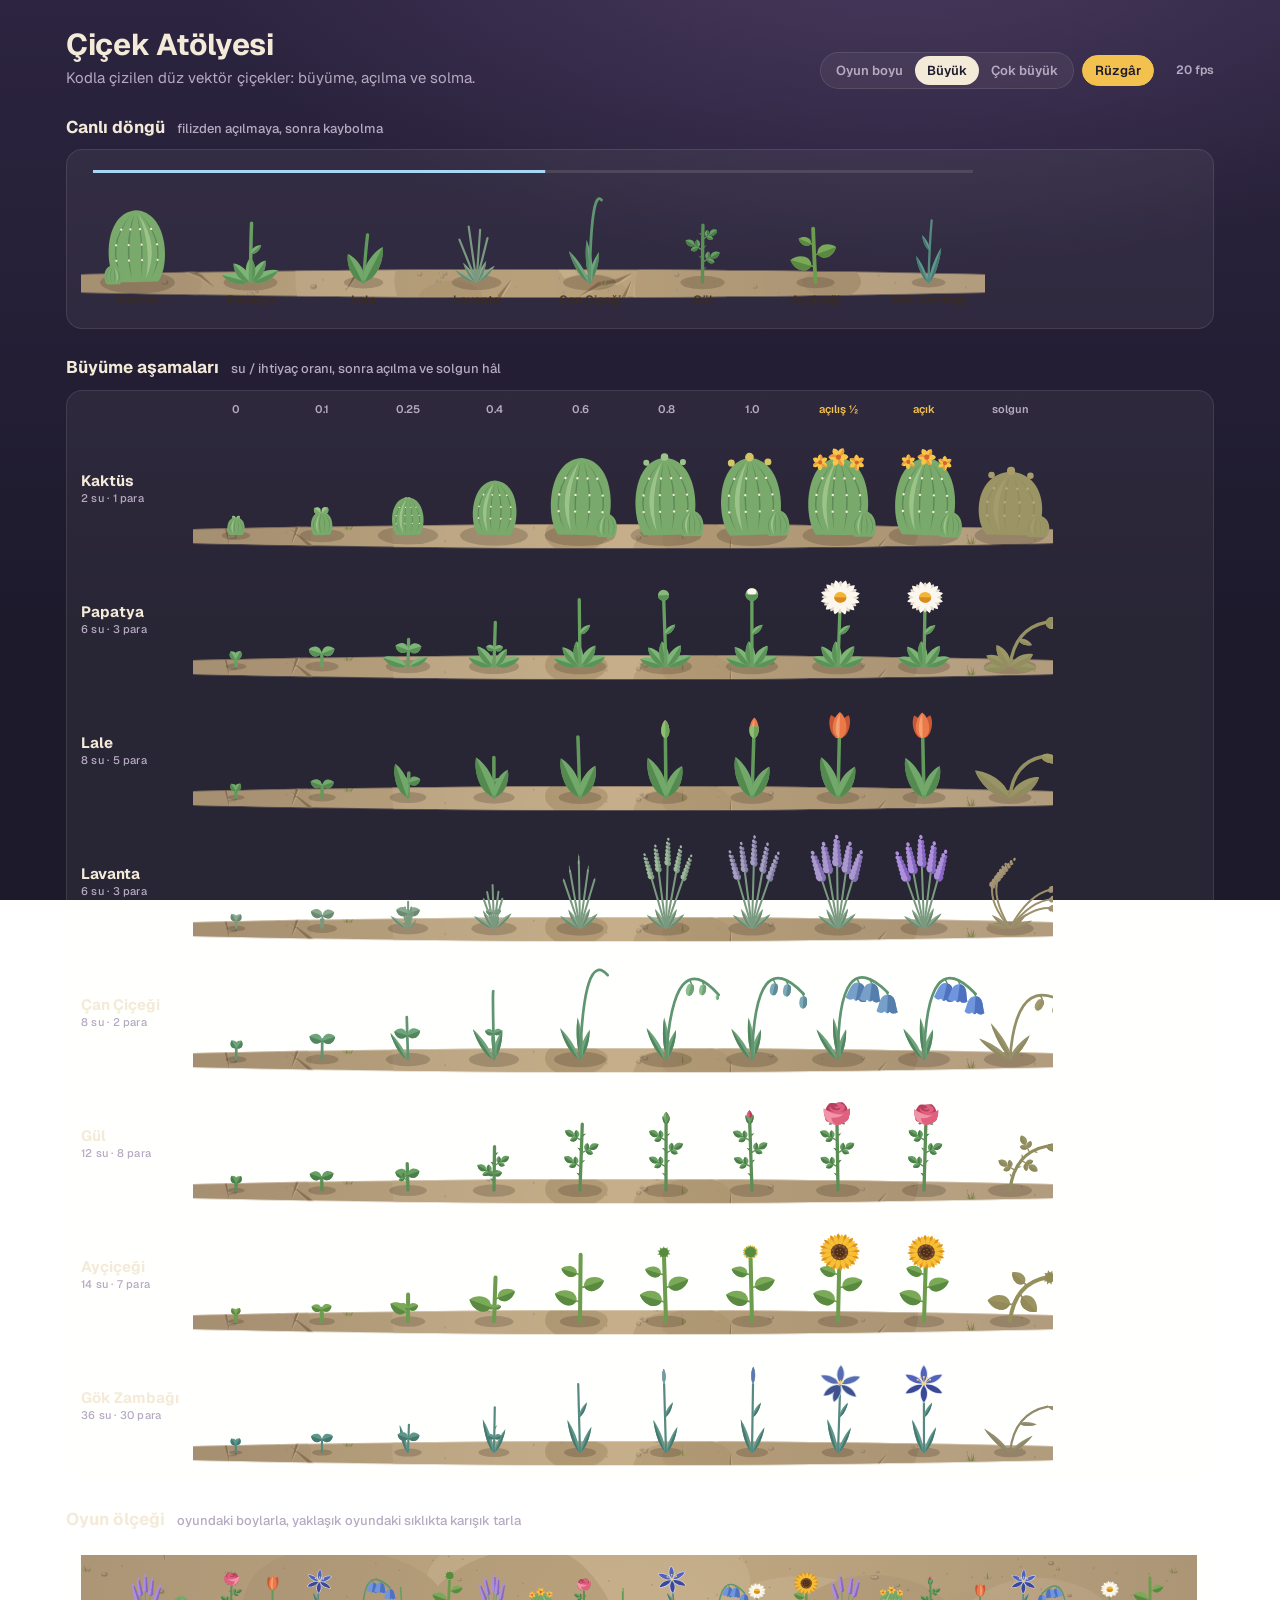
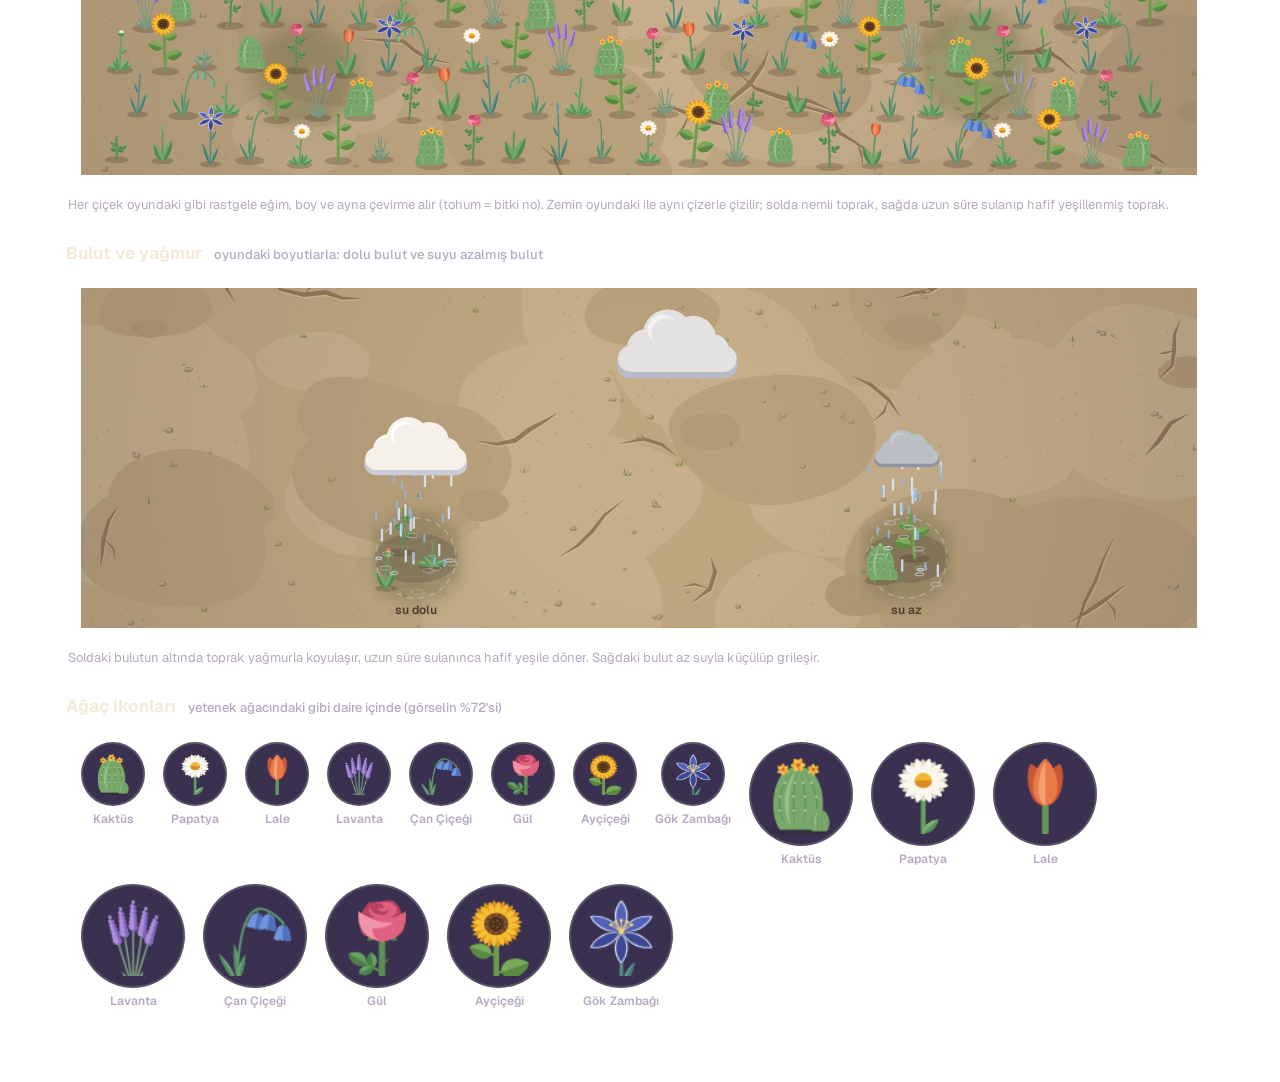
==== rogue/flora-preview.html @ 7db6c868 "." ====
<!doctype html>
<html lang="tr">
<head>
  <meta charset="utf-8">
  <meta name="viewport" content="width=device-width, initial-scale=1">
  <title>Çiçek Atölyesi</title>
  <link rel="preconnect" href="https://fonts.googleapis.com">
  <link rel="stylesheet" href="https://fonts.googleapis.com/css2?family=Geist:wght@400;500;600;700&display=swap">
  <style>
    :root {
      --bg0: #1d1a2c; --bg1: #2c2440; --panel: rgba(255, 246, 230, 0.05); --line: rgba(255, 246, 230, 0.1);
      --text: #f4ead8; --muted: #b6a9c2; --accent: #f2c14e; --sand0: #b9a27f; --sand1: #a28a66;
    }
    * { box-sizing: border-box; }
    html, body { margin: 0; }
    body {
      min-height: 100vh; color: var(--text); font: 15px/1.45 Geist, system-ui, sans-serif;
      background: radial-gradient(1200px 600px at 70% -10%, #4a3a5e 0%, transparent 60%), linear-gradient(180deg, var(--bg1), var(--bg0) 70%);
      background-attachment: fixed;
    }
    .wrap { max-width: 1180px; margin: 0 auto; padding: 28px 16px 60px; }
    header { display: flex; flex-wrap: wrap; align-items: flex-end; justify-content: space-between; gap: 16px; margin-bottom: 22px; }
    h1 { margin: 0; font-size: 30px; line-height: 1.1; font-weight: 700; letter-spacing: -0.01em; }
    .sub { margin: 6px 0 0; color: var(--muted); }
    .ctrls { display: flex; flex-wrap: wrap; gap: 8px; align-items: center; }
    .seg { display: inline-flex; background: var(--panel); border: 1px solid var(--line); border-radius: 999px; padding: 3px; }
    .seg button, .tog {
      font: 600 13px/1 Geist, system-ui, sans-serif; color: var(--muted); background: none; border: 0; border-radius: 999px;
      padding: 8px 12px; cursor: pointer;
    }
    .seg button[aria-pressed="true"] { background: var(--text); color: var(--bg0); }
    .tog { border: 1px solid var(--line); background: var(--panel); }
    .tog[aria-pressed="true"] { color: var(--bg0); background: var(--accent); border-color: var(--accent); }
    .fps { font: 600 12px/1 Geist, system-ui, sans-serif; color: var(--muted); min-width: 52px; text-align: right; }
    section { margin-top: 26px; }
    h2 { margin: 0 0 10px; font-size: 17px; font-weight: 700; }
    h2 small { font-weight: 500; color: var(--muted); font-size: 13px; margin-left: 8px; }
    .card { background: var(--panel); border: 1px solid var(--line); border-radius: 16px; padding: 12px 14px; overflow-x: auto; }
    .grid { display: grid; grid-template-columns: 112px auto; align-items: end; row-gap: 4px; min-width: max-content; }
    .lbl { align-self: center; font-weight: 700; font-size: 15px; padding-right: 10px; }
    .lbl span { display: block; font: 500 11px/1.3 Geist, system-ui, sans-serif; color: var(--muted); letter-spacing: 0.02em; }
    .heads { display: flex; }
    .heads div { text-align: center; font: 600 11px/1.2 Geist, system-ui, sans-serif; color: var(--muted); padding-bottom: 4px; }
    .heads div.b { color: var(--accent); }
    canvas { display: block; }
    .note { color: var(--muted); font-size: 13px; margin: 8px 2px 0; }
    .icons { display: flex; flex-wrap: wrap; gap: 18px; }
    .icons figure { margin: 0; display: flex; flex-direction: column; align-items: center; gap: 6px; font: 600 12px/1.2 Geist, system-ui, sans-serif; color: var(--muted); }
    .icons .disc { display: grid; place-items: center; border-radius: 50%; background: #3a3150; border: 2px solid rgba(255, 246, 230, 0.16); }
    .icons .disc img { width: 72%; height: 72%; object-fit: contain; }
    .icons .disc.big img { width: 80%; height: 80%; }
  </style>
</head>
<body>
  <div class="wrap">
    <header>
      <div>
        <h1>Çiçek Atölyesi</h1>
        <p class="sub">Kodla çizilen düz vektör çiçekler: büyüme, açılma ve solma.</p>
      </div>
      <div class="ctrls">
        <div class="seg" id="sizes" role="group" aria-label="Boyut">
          <button data-s="52">Oyun boyu</button>
          <button data-s="90" aria-pressed="true">Büyük</button>
          <button data-s="150">Çok büyük</button>
        </div>
        <button class="tog" id="sway" aria-pressed="true">Rüzgâr</button>
        <span class="fps" id="fps"></span>
      </div>
    </header>

    <section>
      <h2>Canlı döngü <small>filizden açılmaya, sonra kaybolma</small></h2>
      <div class="card"><canvas id="live"></canvas></div>
    </section>

    <section>
      <h2>Büyüme aşamaları <small>su / ihtiyaç oranı, sonra açılma ve solgun hâl</small></h2>
      <div class="card"><div class="grid" id="stages"></div></div>
    </section>

    <section>
      <h2>Oyun ölçeği <small>oyundaki boylarla, yaklaşık oyundaki sıklıkta karışık tarla</small></h2>
      <div class="card"><canvas id="field"></canvas></div>
      <p class="note">Her çiçek oyundaki gibi rastgele eğim, boy ve ayna çevirme alır (tohum = bitki no). Zemin oyundaki ile aynı çizerle çizilir; solda nemli toprak, sağda uzun süre sulanıp hafif yeşillenmiş toprak.</p>
    </section>

    <section>
      <h2>Bulut ve yağmur <small>oyundaki boyutlarla: dolu bulut ve suyu azalmış bulut</small></h2>
      <div class="card"><canvas id="sky"></canvas></div>
      <p class="note">Soldaki bulutun altında toprak yağmurla koyulaşır, uzun süre sulanınca hafif yeşile döner. Sağdaki bulut az suyla küçülüp grileşir.</p>
    </section>

    <section>
      <h2>Ağaç ikonları <small>yetenek ağacındaki gibi daire içinde (görselin %72'si)</small></h2>
      <div class="card"><div class="icons" id="icons"></div></div>
    </section>
  </div>

  <script src="js/config.js?v=8"></script>
  <script src="js/flora.js?v=8"></script>
  <script src="js/render.js?v=8"></script>
  <script>
  (function () {
    'use strict';
    const C = RD.CONFIG, F = RD.Flora, ART = RD.Render.art;
    const TYPES = ['cactus', 'daisy', 'tulip', 'lavender', 'bluebell', 'rose', 'sunflower', 'skylily'];
    // In-game plant heights (keep in sync with render.js PLANT_SIZE)
    const GAME_SIZE = { cactus: 40, daisy: 46, tulip: 50, lavender: 52, bluebell: 48, rose: 52, sunflower: 62, skylily: 62 };
    const STAGES = [
      { t: '0', g: 0 }, { t: '0.1', g: 0.1 }, { t: '0.25', g: 0.25 }, { t: '0.4', g: 0.4 }, { t: '0.6', g: 0.6 },
      { t: '0.8', g: 0.8 }, { t: '1.0', g: 1 }, { t: 'açılış ½', g: 1, b: 0.5, hi: true }, { t: 'açık', g: 1, b: 1, hi: true },
      { t: 'solgun', g: 0.85, w: 1 },
    ];
    let size = 90, sway = true, clock = 0;
    const dpr = Math.min(window.devicePixelRatio || 1, 3);

    function setupCanvas(cv, w, h) {
      cv.width = Math.round(w * dpr); cv.height = Math.round(h * dpr);
      cv.style.width = w + 'px'; cv.style.height = h + 'px';
      const ctx = cv.getContext('2d');
      ctx.setTransform(dpr, 0, 0, dpr, 0, 0);
      return ctx;
    }
    // Offscreen canvas painted with the game's ground painter (cached per size).
    const groundCache = {};
    function groundCanvas(w, h, seed, band) {
      const key = w + 'x' + h + '|' + seed + '|' + (band ? 1 : 0);
      if (groundCache[key]) return groundCache[key];
      const c = document.createElement('canvas');
      c.width = Math.round(w * dpr); c.height = Math.round(h * dpr);
      const g = c.getContext('2d');
      g.scale(dpr, dpr);
      if (band) {
        // Strip with gently curved top and bottom edges
        g.beginPath();
        g.moveTo(0, 6); g.quadraticCurveTo(w * 0.5, -4, w, 6);
        g.lineTo(w, h - 6); g.quadraticCurveTo(w * 0.5, h + 4, 0, h - 6); g.closePath();
        g.clip();
      }
      ART.paintGround(g, w, h, seed);
      groundCache[key] = c;
      return c;
    }
    // Ground strip (same look as the game field); plants stand on y = gy.
    function ground(ctx, w, gy, depth) {
      const top = gy - depth * 0.45;
      ctx.drawImage(groundCanvas(w, depth, 21, true), 0, top, w, depth);
    }
    function swayOf(seed, w) { return sway ? Math.sin(clock * (1.7 - 0.9 * (w || 0)) + seed * 1.37) * 0.035 * (1 - 0.5 * (w || 0)) : 0; }

    // ----- stage rows -----
    const rows = [];
    function buildStages() {
      const host = document.getElementById('stages');
      host.innerHTML = '';
      rows.length = 0;
      const cell = Math.round(Math.max(64, size * 0.95)), h = Math.round(size * 1.12 + 26);
      host.appendChild(document.createElement('div'));
      const heads = document.createElement('div');
      heads.className = 'heads';
      STAGES.forEach(function (s) {
        const d = document.createElement('div');
        d.style.width = cell + 'px'; d.textContent = s.t; if (s.hi) d.className = 'b';
        heads.appendChild(d);
      });
      host.appendChild(heads);
      TYPES.forEach(function (type) {
        const cfg = C.plants[type];
        const lbl = document.createElement('div');
        lbl.className = 'lbl';
        lbl.innerHTML = cfg.label + '<span>' + cfg.need + ' su · ' + cfg.coins + ' para</span>';
        const cv = document.createElement('canvas');
        host.appendChild(lbl); host.appendChild(cv);
        rows.push({ type: type, cv: cv, ctx: setupCanvas(cv, cell * STAGES.length, h), w: cell * STAGES.length, h: h, cell: cell });
      });
    }
    function drawStages() {
      rows.forEach(function (r, ri) {
        const ctx = r.ctx, gy = r.h - 16;
        ctx.clearRect(0, 0, r.w, r.h);
        ground(ctx, r.w, gy, 26);
        STAGES.forEach(function (s, i) {
          F.draw(ctx, r.type, r.cell * (i + 0.5), gy, { size: size, growth: s.g, bloom: s.b || 0, wilt: s.w || 0, sway: swayOf(ri * 10 + i, s.w) });
        });
      });
    }

    // ----- live loop -----
    const live = document.getElementById('live');
    let liveCtx = null, liveW = 0, liveH = 0, liveCell = 0;
    function buildLive() {
      liveCell = Math.round(Math.max(110, size * 1.25));
      liveW = liveCell * TYPES.length; liveH = Math.round(size * 1.15 + 50);
      liveCtx = setupCanvas(live, liveW, liveH);
    }
    const PERIOD = 6.2, GROW = 3.6, OPEN = 0.3, HOLD = 1.4, FADE = 0.6;
    function drawLive() {
      const ctx = liveCtx, gy = liveH - 34;
      ctx.clearRect(0, 0, liveW, liveH);
      ground(ctx, liveW, gy, 30);
      const t = clock % PERIOD;
      let g = 1, b = 0, fade = 1;
      if (t < GROW) g = t / GROW;
      else if (t < GROW + OPEN) b = (t - GROW) / OPEN;
      else if (t < GROW + OPEN + HOLD) b = 1;
      else { b = 1; fade = Math.max(0, 1 - (t - GROW - OPEN - HOLD) / FADE); fade *= fade; }
      ctx.font = '600 12px Geist, system-ui, sans-serif';
      ctx.textAlign = 'center';
      TYPES.forEach(function (type, i) {
        const x = liveCell * (i + 0.5);
        F.draw(ctx, type, x, gy, { size: size, growth: g, bloom: b, fade: fade, sway: swayOf(i * 3 + 1, 0), seed: i + 3 });
        ctx.fillStyle = 'rgba(60,44,30,0.85)';
        ctx.fillText(C.plants[type].label, x, gy + 22);
      });
      // progress bar
      ctx.fillStyle = 'rgba(244,234,216,0.12)'; ctx.fillRect(12, 8, liveW - 24, 3);
      ctx.fillStyle = '#a9d6f5'; ctx.fillRect(12, 8, (liveW - 24) * Math.min(1, t / GROW), 3);
    }

    // ----- game-scale field -----
    const field = document.getElementById('field');
    let fieldCtx = null, fieldW = 0, fieldH = 220, fieldPlants = [];
    function buildField() {
      fieldW = Math.min(1120, Math.max(320, field.parentElement.clientWidth - 30));
      fieldCtx = setupCanvas(field, fieldW, fieldH);
      fieldPlants = [];
      let id = 1;
      for (let y = 70; y < fieldH - 10; y += 46) {
        for (let x = 30 + ((y / 46) % 2) * 20; x < fieldW - 20; x += 44) {
          const type = TYPES[(id * 5 + Math.floor(y)) % TYPES.length];
          const r = Math.sin(id * 12.9898) * 43758.5453; const fr = r - Math.floor(r);
          fieldPlants.push({ id: id, x: x + (fr - 0.5) * 10, y: y + (fr - 0.5) * 8, type: type, g: fr < 0.35 ? 0.3 + fr * 2 : 1, b: fr < 0.35 ? 0 : 1 });
          id++;
        }
      }
    }
    let fieldWet = null;
    function buildFieldWet() {
      // Two static patches: plain damp soil (left) and soil watered for long (right, grass tint)
      fieldWet = ART.createWet(fieldW, fieldH);
      ART.wetDisc(fieldWet, fieldW * 0.2, fieldH * 0.55, 46, 1);
      ART.wetDisc(fieldWet, fieldW * 0.8, fieldH * 0.5, 50, 1);
      for (let j = 0; j < fieldWet.gh; j++) for (let i = 0; i < fieldWet.gw; i++) {
        const k = j * fieldWet.gw + i;
        if (i * fieldWet.cell > fieldW * 0.5) fieldWet.soak[k] = fieldWet.wet[k];
      }
    }
    function drawField() {
      const ctx = fieldCtx;
      ctx.drawImage(groundCanvas(fieldW, fieldH, 1337, false), 0, 0, fieldW, fieldH);
      ART.drawWet(ctx, fieldWet, 0);
      for (let i = 0; i < fieldPlants.length; i++) {
        const p = fieldPlants[i];
        F.draw(ctx, p.type, p.x, p.y, { size: GAME_SIZE[p.type], growth: p.g, bloom: p.b, sway: swayOf(p.id, 0), seed: p.id });
      }
    }

    // ----- cloud + rain sample (game sizes: cloud r 44 full / 60% when empty, rain radius 40) -----
    const sky = document.getElementById('sky');
    let skyCtx = null, skyW = 0, skyH = 340, skyWet = null;
    const skyScenes = [
      { fx: 0.3, low: 0, rr: 40, drops: [], splashes: [], plants: [['rose', -14, -6, 0.7, 3], ['daisy', 16, 8, 0.4, 4], ['tulip', -30, 30, 1, 5]] },
      { fx: 0.74, low: 0.9, rr: 40, drops: [], splashes: [], plants: [['sunflower', 8, 0, 0.55, 6], ['cactus', -26, 22, 0.8, 7]] },
    ];
    function buildSky() {
      skyW = Math.min(1120, Math.max(320, sky.parentElement.clientWidth - 30));
      skyCtx = setupCanvas(sky, skyW, skyH);
      skyWet = ART.createWet(skyW, skyH);
      skyScenes.forEach(function (s) { s.drops.length = 0; s.splashes.length = 0; });
    }
    function drawSky(dt) {
      const ctx = skyCtx, gy = skyH - 70;
      const lift = Math.min(130, Math.max(105, skyH * 0.16));   // same rule as render.js cloudLift()
      ctx.drawImage(groundCanvas(skyW, skyH, 77, false), 0, 0, skyW, skyH);
      skyScenes.forEach(function (s) { ART.wetDisc(skyWet, skyW * s.fx, gy, s.rr, 1.6 * dt); });
      ART.drawWet(ctx, skyWet, dt);
      skyScenes.forEach(function (s, si) {
        const x = skyW * s.fx, r = 44 * (0.6 + 0.4 * (1 - s.low));
        ART.drawTarget(ctx, x, gy, s.rr, true);
        s.plants.forEach(function (p) {
          F.draw(ctx, p[0], x + p[1], gy + p[2], { size: GAME_SIZE[p[0]], growth: p[3], sway: swayOf(p[4], 0) + Math.sin(clock * 9 + p[4]) * 0.02, seed: p[4] });
        });
        const cy = Math.max(r * 0.75, gy - lift);
        ART.stepRain(ctx, s.drops, dt, x, gy, s.rr, cy + r * (ART.cloudBottom - 0.12), function (hx, hy) {
          if (Math.random() < 0.3) ART.addSplash(s.splashes, hx, hy, 24);
        });
        ART.stepSplashes(ctx, s.splashes, dt);
        ART.drawCloud(ctx, x, cy, r, s.low, 0.03, clock + si);
        ctx.font = '600 12px Geist, system-ui, sans-serif';
        ctx.textAlign = 'center';
        ctx.fillStyle = 'rgba(60,44,30,0.85)';
        ctx.fillText(s.low ? 'su az' : 'su dolu', x, skyH - 14);
      });
      // Idle cloud (behind shop/results) for reference
      const ix = skyW * 0.52 + Math.sin(clock * 0.5) * 20;
      ART.drawCloud(ctx, ix, 64, 52, 0.25, 0.015, clock);
    }

    // ----- tree icons (RD.Flora.icon inside tree-node style discs) -----
    function buildIcons() {
      const host = document.getElementById('icons');
      host.innerHTML = '';
      [64, 104].forEach(function (d) {
        TYPES.forEach(function (type) {
          const fig = document.createElement('figure');
          const disc = document.createElement('div');
          disc.className = 'disc' + (d > 80 ? ' big' : '');
          disc.style.width = disc.style.height = d + 'px';
          const img = document.createElement('img');
          img.src = F.icon(type, 64); img.alt = '';
          disc.appendChild(img); fig.appendChild(disc);
          const cap = document.createElement('figcaption');
          cap.textContent = C.plants[type].label;
          fig.appendChild(cap);
          host.appendChild(fig);
        });
      });
    }

    function buildAll() { buildLive(); buildStages(); buildField(); buildFieldWet(); buildSky(); drawStages(); drawField(); }

    document.getElementById('sizes').addEventListener('click', function (e) {
      const b = e.target.closest('button'); if (!b) return;
      size = +b.dataset.s;
      this.querySelectorAll('button').forEach(function (x) { x.setAttribute('aria-pressed', x === b ? 'true' : 'false'); });
      buildAll();
    });
    document.getElementById('sway').addEventListener('click', function () {
      sway = !sway; this.setAttribute('aria-pressed', sway ? 'true' : 'false');
      drawStages(); drawField();
    });
    let rt = 0;
    window.addEventListener('resize', function () { clearTimeout(rt); rt = setTimeout(function () { buildField(); buildFieldWet(); buildSky(); drawField(); }, 150); });

    // fps meter over the whole page redraw (~100 plants per frame with wind on)
    const fpsEl = document.getElementById('fps');
    let last = performance.now(), acc = 0, frames = 0;
    function frame(now) {
      const dt = Math.min(0.05, (now - last) / 1000); last = now;
      clock += dt;
      drawLive();
      drawSky(dt);
      if (sway) { drawStages(); drawField(); }
      acc += dt; frames++;
      if (acc >= 0.5) { fpsEl.textContent = Math.round(frames / acc) + ' fps'; acc = 0; frames = 0; }
      requestAnimationFrame(frame);
    }
    buildAll();
    buildIcons();
    requestAnimationFrame(frame);
  })();
  </script>
</body>
</html>
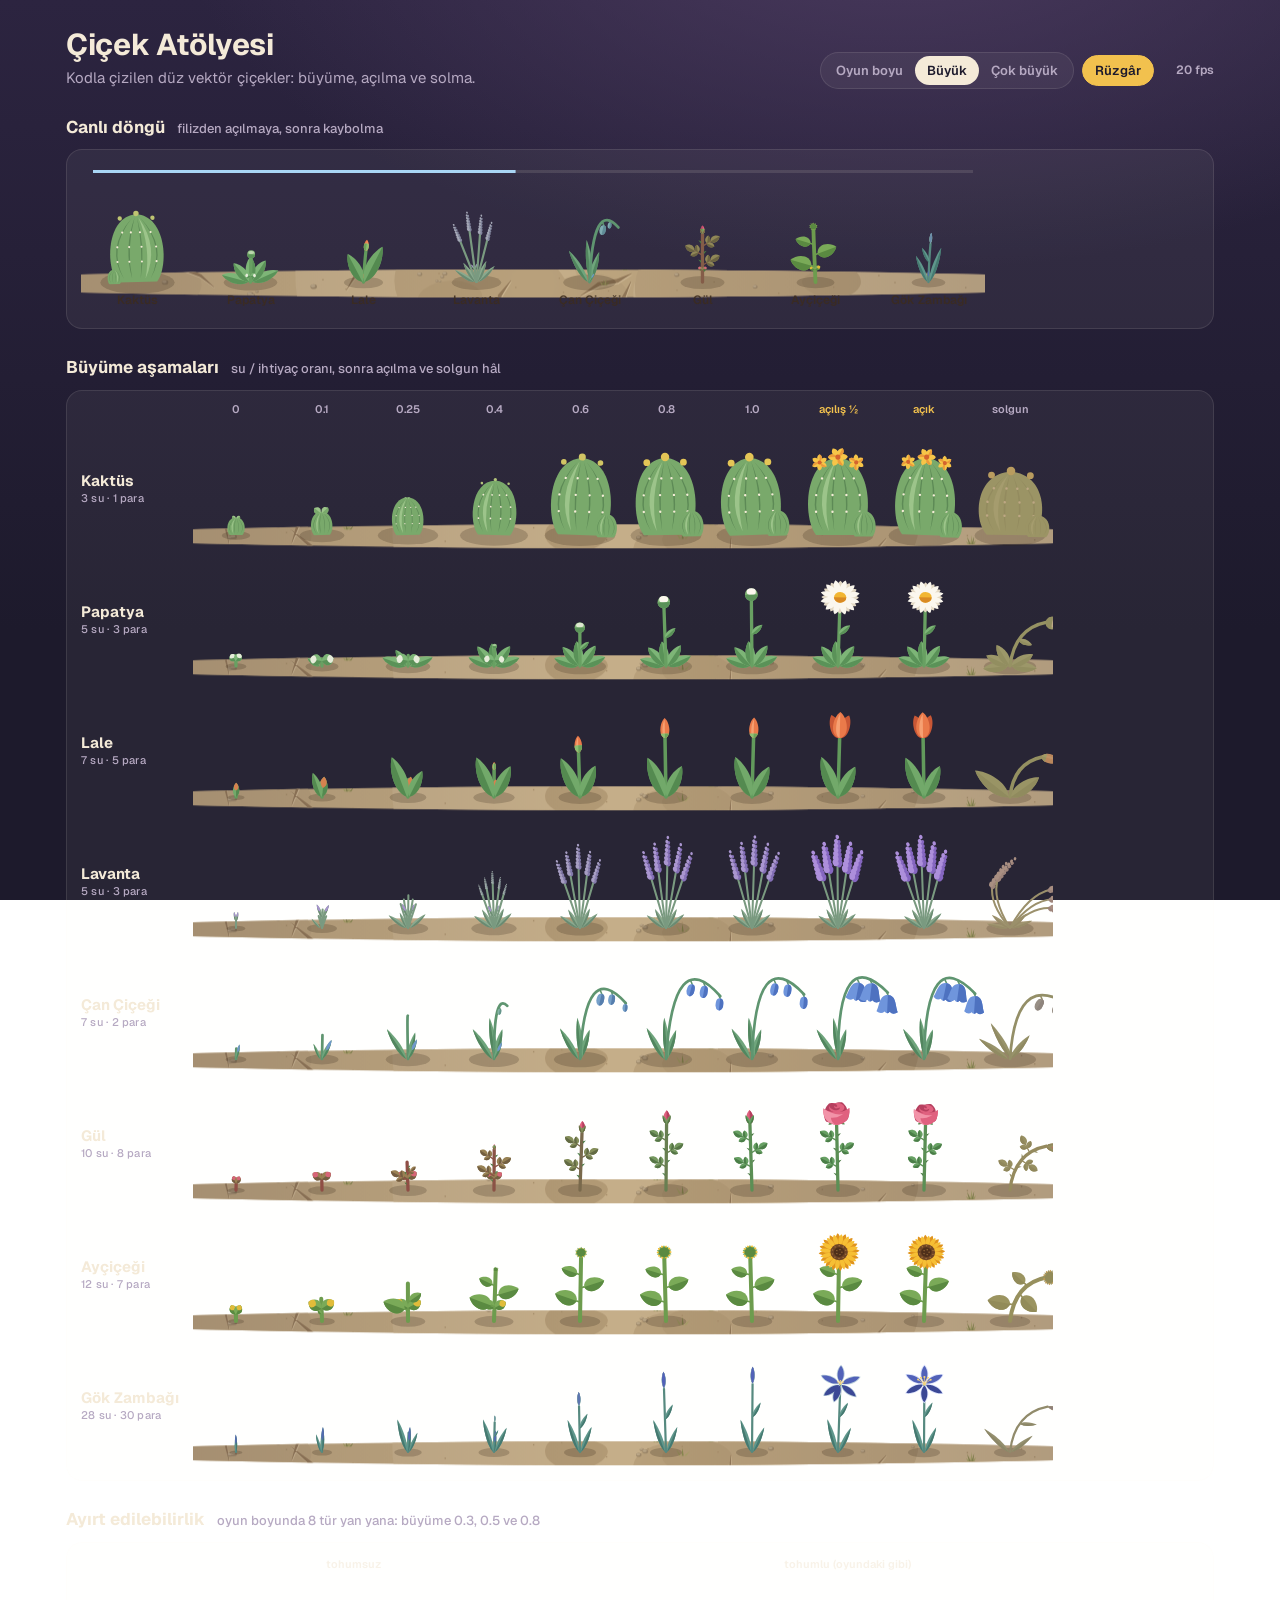
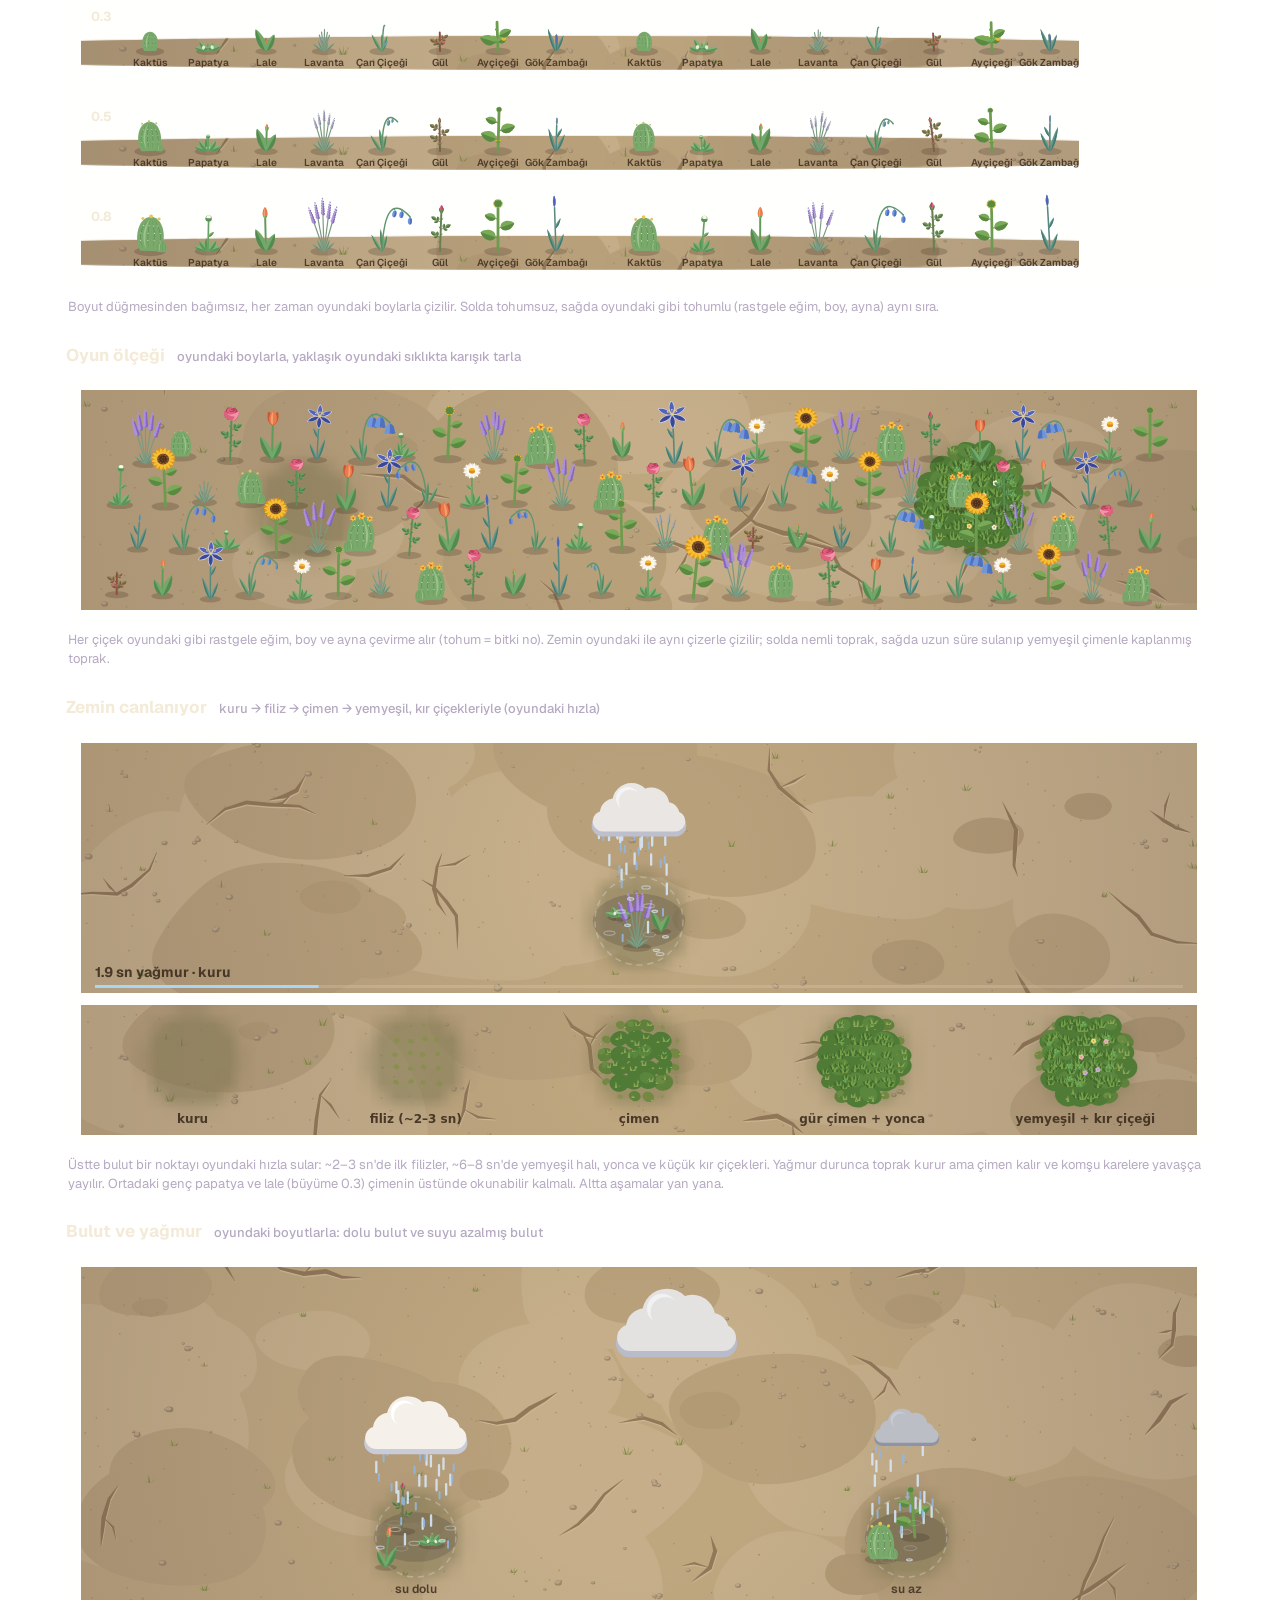
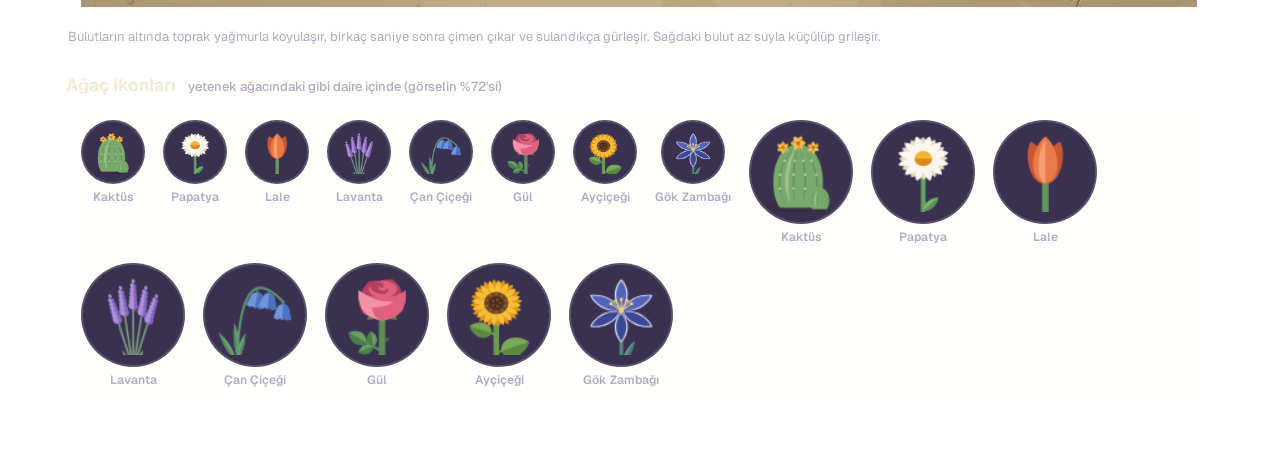
==== commit 1f9a8834: "workin on a weekend like usual" ====
--- a/rogue/flora-preview.html
+++ b/rogue/flora-preview.html
@@ -80,15 +80,27 @@
     </section>
 
     <section>
+      <h2>Ayırt edilebilirlik <small>oyun boyunda 8 tür yan yana: büyüme 0.3, 0.5 ve 0.8</small></h2>
+      <div class="card"><canvas id="distinct"></canvas></div>
+      <p class="note">Boyut düğmesinden bağımsız, her zaman oyundaki boylarla çizilir. Solda tohumsuz, sağda oyundaki gibi tohumlu (rastgele eğim, boy, ayna) aynı sıra.</p>
+    </section>
+
+    <section>
       <h2>Oyun ölçeği <small>oyundaki boylarla, yaklaşık oyundaki sıklıkta karışık tarla</small></h2>
       <div class="card"><canvas id="field"></canvas></div>
-      <p class="note">Her çiçek oyundaki gibi rastgele eğim, boy ve ayna çevirme alır (tohum = bitki no). Zemin oyundaki ile aynı çizerle çizilir; solda nemli toprak, sağda uzun süre sulanıp hafif yeşillenmiş toprak.</p>
+      <p class="note">Her çiçek oyundaki gibi rastgele eğim, boy ve ayna çevirme alır (tohum = bitki no). Zemin oyundaki ile aynı çizerle çizilir; solda nemli toprak, sağda uzun süre sulanıp yemyeşil çimenle kaplanmış toprak.</p>
+    </section>
+
+    <section>
+      <h2>Zemin canlanıyor <small>kuru → filiz → çimen → yemyeşil, kır çiçekleriyle (oyundaki hızla)</small></h2>
+      <div class="card"><canvas id="grow"></canvas><canvas id="growStages" style="margin-top:12px"></canvas></div>
+      <p class="note">Üstte bulut bir noktayı oyundaki hızla sular: ~2–3 sn'de ilk filizler, ~6–8 sn'de yemyeşil halı, yonca ve küçük kır çiçekleri. Yağmur durunca toprak kurur ama çimen kalır ve komşu karelere yavaşça yayılır. Ortadaki genç papatya ve lale (büyüme 0.3) çimenin üstünde okunabilir kalmalı. Altta aşamalar yan yana.</p>
     </section>
 
     <section>
       <h2>Bulut ve yağmur <small>oyundaki boyutlarla: dolu bulut ve suyu azalmış bulut</small></h2>
       <div class="card"><canvas id="sky"></canvas></div>
-      <p class="note">Soldaki bulutun altında toprak yağmurla koyulaşır, uzun süre sulanınca hafif yeşile döner. Sağdaki bulut az suyla küçülüp grileşir.</p>
+      <p class="note">Bulutların altında toprak yağmurla koyulaşır, birkaç saniye sonra çimen çıkar ve sulandıkça gürleşir. Sağdaki bulut az suyla küçülüp grileşir.</p>
     </section>
 
     <section>
@@ -97,9 +109,9 @@
     </section>
   </div>
 
-  <script src="js/config.js?v=8"></script>
-  <script src="js/flora.js?v=8"></script>
-  <script src="js/render.js?v=8"></script>
+  <script src="js/config.js?v=9"></script>
+  <script src="js/flora.js?v=9"></script>
+  <script src="js/render.js?v=9"></script>
   <script>
   (function () {
     'use strict';
@@ -183,6 +195,42 @@
         STAGES.forEach(function (s, i) {
           F.draw(ctx, r.type, r.cell * (i + 0.5), gy, { size: size, growth: s.g, bloom: s.b || 0, wilt: s.w || 0, sway: swayOf(ri * 10 + i, s.w) });
         });
+      });
+    }
+
+    // ----- distinguishability: all types at game size, growth 0.3 / 0.5 / 0.8 -----
+    const distinct = document.getElementById('distinct');
+    const D_GROWTH = [0.3, 0.5, 0.8], D_CELL = 58, D_LEFT = 40, D_GAP = 30, D_ROW = 100, D_TOP = 22;
+    let distinctCtx = null, distinctW = 0, distinctH = 0;
+    function buildDistinct() {
+      distinctW = D_LEFT + D_CELL * TYPES.length * 2 + D_GAP;
+      distinctH = D_TOP + D_ROW * D_GROWTH.length;
+      distinctCtx = setupCanvas(distinct, distinctW, distinctH);
+    }
+    function drawDistinct() {
+      const ctx = distinctCtx, n = TYPES.length;
+      ctx.clearRect(0, 0, distinctW, distinctH);
+      ctx.textAlign = 'center';
+      ctx.font = '600 11px Geist, system-ui, sans-serif';
+      ctx.fillStyle = 'rgba(244,234,216,0.6)';
+      ctx.fillText('tohumsuz', D_LEFT + D_CELL * n * 0.5, 13);
+      ctx.fillText('tohumlu (oyundaki gibi)', D_LEFT + D_GAP + D_CELL * n * 1.5, 13);
+      D_GROWTH.forEach(function (g, ri) {
+        const gy = D_TOP + D_ROW * ri + 74;
+        ground(ctx, distinctW, gy, 36);
+        ctx.font = '700 13px Geist, system-ui, sans-serif';
+        ctx.fillStyle = '#f4ead8';
+        ctx.fillText(String(g), D_LEFT * 0.5, gy - 30);
+        ctx.font = '600 10px Geist, system-ui, sans-serif';
+        for (let j = 0; j < n * 2; j++) {
+          const type = TYPES[j % n], seeded = j >= n;
+          const x = D_LEFT + (seeded ? D_GAP : 0) + D_CELL * (j + 0.5);
+          const o = { size: GAME_SIZE[type], growth: g, sway: swayOf(ri * 20 + j, 0) };
+          if (seeded) o.seed = 200 + ri * 13 + j * 7;
+          F.draw(ctx, type, x, gy, o);
+          ctx.fillStyle = 'rgba(60,44,30,0.85)';
+          ctx.fillText(C.plants[type].label, x, gy + 15);
+        }
       });
     }
 
@@ -235,26 +283,110 @@
         }
       }
     }
-    let fieldWet = null;
+    let fieldWet = null, fieldGreenAll = true;
     function buildFieldWet() {
-      // Two static patches: plain damp soil (left) and soil watered for long (right, grass tint)
+      // Two static patches: plain damp soil (left) and soil watered for long (right, lush grass)
       fieldWet = ART.createWet(fieldW, fieldH);
       ART.wetDisc(fieldWet, fieldW * 0.2, fieldH * 0.55, 46, 1);
       ART.wetDisc(fieldWet, fieldW * 0.8, fieldH * 0.5, 50, 1);
       for (let j = 0; j < fieldWet.gh; j++) for (let i = 0; i < fieldWet.gw; i++) {
         const k = j * fieldWet.gw + i;
-        if (i * fieldWet.cell > fieldW * 0.5) fieldWet.soak[k] = fieldWet.wet[k];
-      }
+        fieldWet.soak[k] = i * fieldWet.cell > fieldW * 0.5 ? Math.min(1, fieldWet.wet[k] * 1.4) : 0;
+      }
+      fieldGreenAll = true;
     }
     function drawField() {
       const ctx = fieldCtx;
       ctx.drawImage(groundCanvas(fieldW, fieldH, 1337, false), 0, 0, fieldW, fieldH);
       ART.drawWet(ctx, fieldWet, 0);
+      ART.drawGreen(ctx, fieldWet, 0, dpr, fieldGreenAll);
+      fieldGreenAll = false;
       for (let i = 0; i < fieldPlants.length; i++) {
         const p = fieldPlants[i];
         F.draw(ctx, p.type, p.x, p.y, { size: GAME_SIZE[p.type], growth: p.g, bloom: p.b, sway: swayOf(p.id, 0), seed: p.id });
       }
     }
+
+    // ----- living ground: one spot watered at game speed, dry -> sprouts -> lush (own loop + clock) -----
+    const growCv = document.getElementById('grow'), growStagesCv = document.getElementById('growStages');
+    const G_PERIOD = 15, G_RAIN = 9, G_RR = 44;
+    const growScene = { ctx: null, w: 0, h: 250, wet: null, drops: [], splashes: [], t: 0 };
+    const stageStrip = { ctx: null, w: 0, h: 130, wet: null, all: true };
+    const G_STAGES = [{ s: 0, t: 'kuru' }, { s: 0.3, t: 'filiz (~2–3 sn)' }, { s: 0.5, t: 'çimen' }, { s: 0.75, t: 'gür çimen + yonca' }, { s: 1, t: 'yemyeşil + kır çiçeği' }];
+    function buildGrow() {
+      const w = Math.min(1120, Math.max(320, growCv.parentElement.clientWidth - 30));
+      growScene.w = w; growScene.ctx = setupCanvas(growCv, w, growScene.h);
+      growScene.wet = ART.createWet(w, growScene.h);
+      growScene.t = 0; growScene.drops.length = 0; growScene.splashes.length = 0;
+      // Static strip: the same growth stages side by side (soft round patches, organic edges)
+      stageStrip.w = w; stageStrip.ctx = setupCanvas(growStagesCv, w, stageStrip.h);
+      const L = stageStrip.wet = ART.createWet(w, stageStrip.h), R = Math.min(52, w / G_STAGES.length * 0.42);
+      G_STAGES.forEach(function (st, si) {
+        const cx = w * (si + 0.5) / G_STAGES.length, cy = stageStrip.h * 0.42;
+        for (let j = 0; j < L.gh; j++) for (let i = 0; i < L.gw; i++) {
+          const d = Math.hypot((i + 0.5) * L.cell - cx, (j + 0.5) * L.cell - cy) / R;
+          if (d >= 1) continue;
+          const f = Math.min(1, 1.6 * (1 - d * d)), k = j * L.gw + i;
+          L.wet[k] = Math.max(L.wet[k], 0.8 * f);
+          L.soak[k] = Math.max(L.soak[k], st.s * f);
+        }
+      });
+      stageStrip.all = true;
+      drawStageStrip();
+    }
+    function drawStageStrip() {
+      const S = stageStrip, ctx = S.ctx;
+      ctx.drawImage(groundCanvas(S.w, S.h, 55, false), 0, 0, S.w, S.h);
+      ART.drawWet(ctx, S.wet, 0);
+      ART.drawGreen(ctx, S.wet, 0, dpr, S.all);
+      S.all = false;
+      ctx.font = '600 12px Geist, system-ui, sans-serif';
+      ctx.textAlign = 'center';
+      ctx.fillStyle = 'rgba(60,44,30,0.9)';
+      G_STAGES.forEach(function (st, si) { ctx.fillText(st.t, S.w * (si + 0.5) / G_STAGES.length, S.h - 12); });
+    }
+    function drawGrow(dt) {
+      const S = growScene, ctx = S.ctx, gy = S.h - 72, x = S.w * 0.5;
+      S.t += dt;
+      if (S.t >= G_PERIOD) { S.t -= G_PERIOD; ART.resetWet(S.wet); S.drops.length = 0; S.splashes.length = 0; }
+      const raining = S.t < G_RAIN;
+      ctx.drawImage(groundCanvas(S.w, S.h, 91, false), 0, 0, S.w, S.h);
+      if (raining) ART.wetDisc(S.wet, x, gy, G_RR, 1.6 * dt);   // same gain as the game (WET_GAIN)
+      ART.drawWet(ctx, S.wet, dt);
+      ART.drawGreen(ctx, S.wet, dt, dpr);
+      ART.drawTarget(ctx, x, gy, G_RR, raining);
+      // Young plants (growth 0.3) to check they stay readable on lush grass, plus one bloomed flower
+      [['daisy', -20, -4, 0.3, 0, 11], ['tulip', 22, 10, 0.32, 0, 12], ['lavender', -2, 26, 1, 1, 13]].forEach(function (p) {
+        F.draw(ctx, p[0], x + p[1], gy + p[2], { size: GAME_SIZE[p[0]], growth: p[3], bloom: p[4], sway: Math.sin(S.t * 1.7 + p[5]) * 0.035, seed: p[5] });
+      });
+      const r = 44, cy = Math.max(r * 0.75, gy - 105);
+      if (raining) {
+        ART.stepRain(ctx, S.drops, dt, x, gy, G_RR, cy + r * (ART.cloudBottom - 0.12), function (hx, hy) {
+          if (Math.random() < 0.3) ART.addSplash(S.splashes, hx, hy, 24);
+        });
+      }
+      ART.stepSplashes(ctx, S.splashes, dt);
+      ART.drawCloud(ctx, x + (raining ? 0 : (S.t - G_RAIN) * 30), cy, r * (raining ? 1 - 0.4 * S.t / G_RAIN : 0.6), raining ? S.t / G_RAIN * 0.9 : 0.9, 0.03, S.t);
+      // timer + stage label
+      const stage = S.t < 2 ? 'kuru' : S.t < 4.5 ? 'filiz' : S.t < 6.5 ? 'çimen' : S.t < G_RAIN ? 'yemyeşil' : 'yağmur durdu: çimen kalıyor';
+      ctx.font = '700 14px Geist, system-ui, sans-serif';
+      ctx.textAlign = 'left';
+      ctx.fillStyle = 'rgba(60,44,30,0.9)';
+      ctx.fillText(Math.min(S.t, G_RAIN).toFixed(1) + ' sn yağmur · ' + stage, 14, S.h - 16);
+      ctx.fillStyle = 'rgba(244,234,216,0.18)'; ctx.fillRect(14, S.h - 8, S.w - 28, 3);
+      ctx.fillStyle = '#a9d6f5'; ctx.fillRect(14, S.h - 8, (S.w - 28) * Math.min(1, S.t / G_RAIN), 3);
+    }
+    (function () {
+      let last = performance.now(), rt2 = 0;
+      function loop(now) {
+        const dt = Math.min(0.05, (now - last) / 1000); last = now;
+        drawGrow(dt);
+        requestAnimationFrame(loop);
+      }
+      window.addEventListener('resize', function () { clearTimeout(rt2); rt2 = setTimeout(buildGrow, 150); });
+      buildGrow();
+      requestAnimationFrame(loop);
+    })();
 
     // ----- cloud + rain sample (game sizes: cloud r 44 full / 60% when empty, rain radius 40) -----
     const sky = document.getElementById('sky');
@@ -275,6 +407,7 @@
       ctx.drawImage(groundCanvas(skyW, skyH, 77, false), 0, 0, skyW, skyH);
       skyScenes.forEach(function (s) { ART.wetDisc(skyWet, skyW * s.fx, gy, s.rr, 1.6 * dt); });
       ART.drawWet(ctx, skyWet, dt);
+      ART.drawGreen(ctx, skyWet, dt, dpr);
       skyScenes.forEach(function (s, si) {
         const x = skyW * s.fx, r = 44 * (0.6 + 0.4 * (1 - s.low));
         ART.drawTarget(ctx, x, gy, s.rr, true);
@@ -318,7 +451,7 @@
       });
     }
 
-    function buildAll() { buildLive(); buildStages(); buildField(); buildFieldWet(); buildSky(); drawStages(); drawField(); }
+    function buildAll() { buildLive(); buildStages(); buildDistinct(); buildField(); buildFieldWet(); buildSky(); drawStages(); drawDistinct(); drawField(); }
 
     document.getElementById('sizes').addEventListener('click', function (e) {
       const b = e.target.closest('button'); if (!b) return;
@@ -328,7 +461,7 @@
     });
     document.getElementById('sway').addEventListener('click', function () {
       sway = !sway; this.setAttribute('aria-pressed', sway ? 'true' : 'false');
-      drawStages(); drawField();
+      drawStages(); drawDistinct(); drawField();
     });
     let rt = 0;
     window.addEventListener('resize', function () { clearTimeout(rt); rt = setTimeout(function () { buildField(); buildFieldWet(); buildSky(); drawField(); }, 150); });
@@ -341,7 +474,7 @@
       clock += dt;
       drawLive();
       drawSky(dt);
-      if (sway) { drawStages(); drawField(); }
+      if (sway) { drawStages(); drawDistinct(); drawField(); }
       acc += dt; frames++;
       if (acc >= 0.5) { fpsEl.textContent = Math.round(frames / acc) + ' fps'; acc = 0; frames = 0; }
       requestAnimationFrame(frame);
